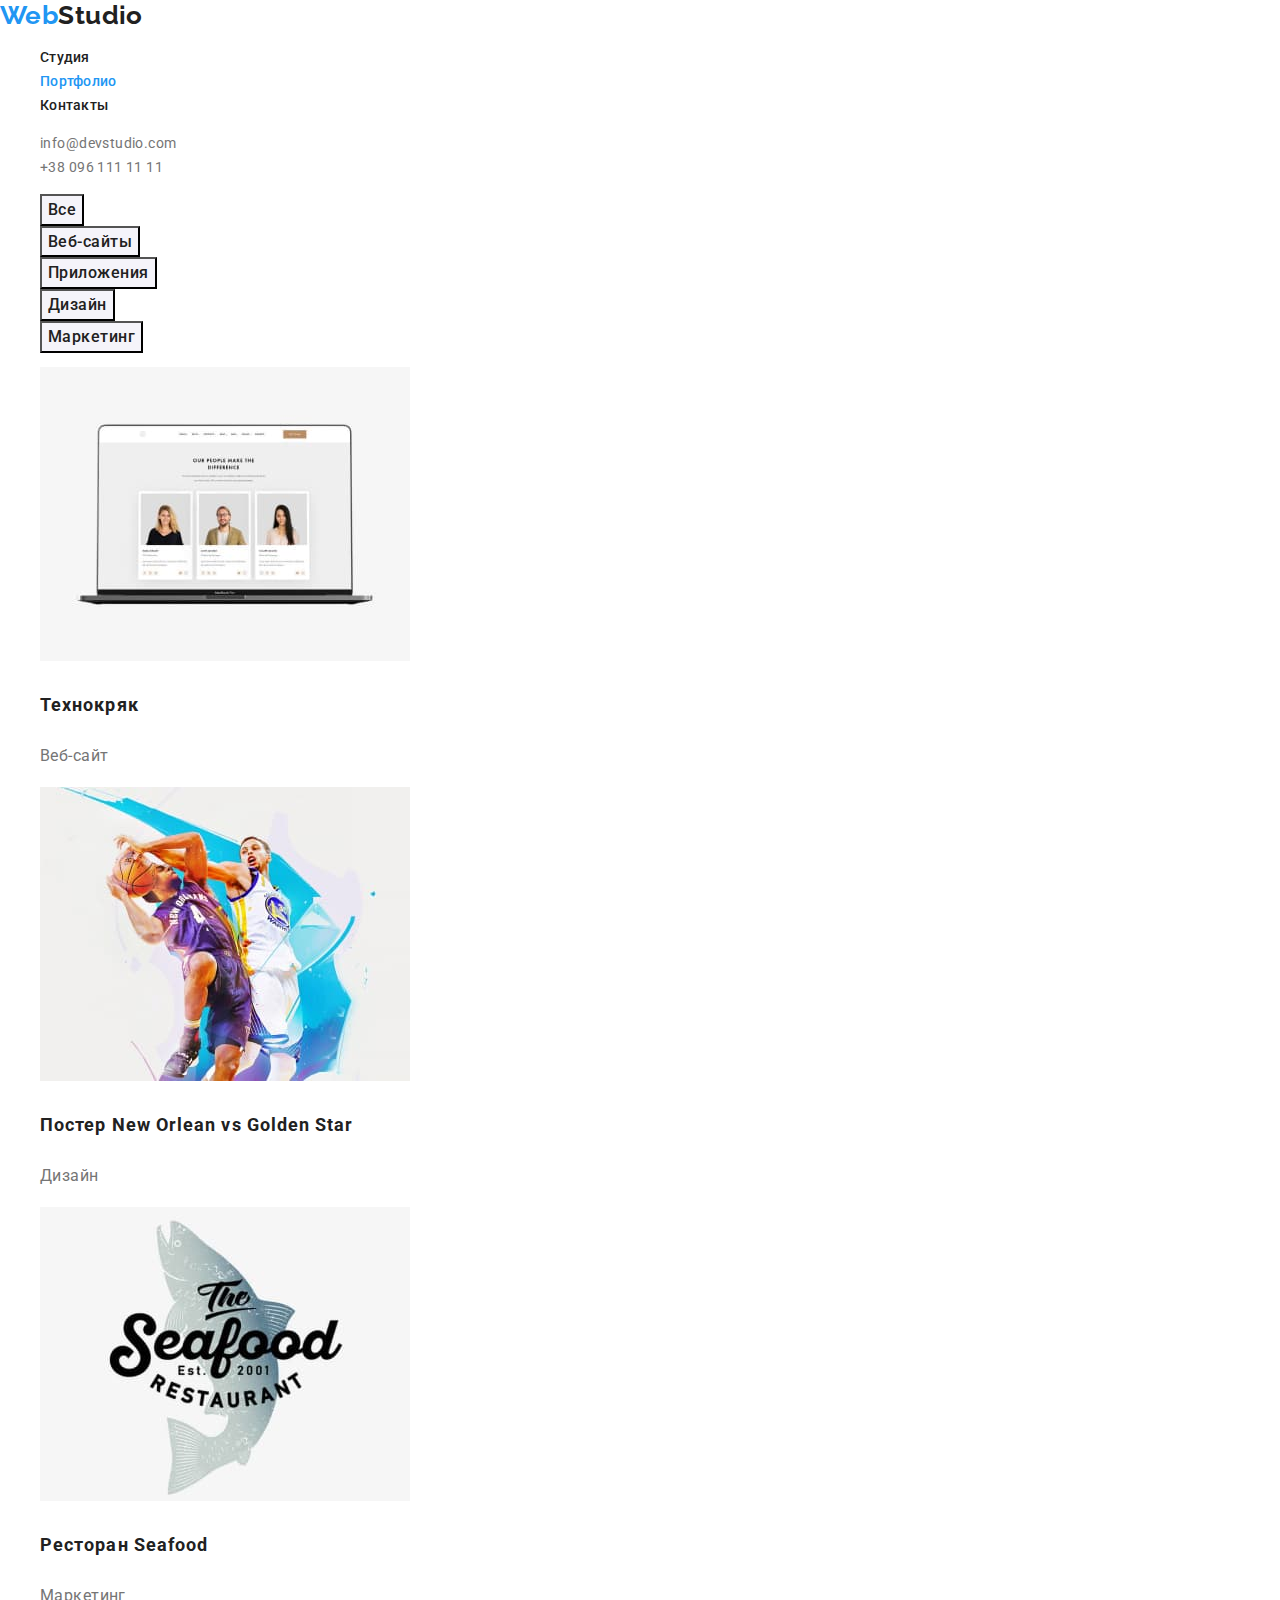
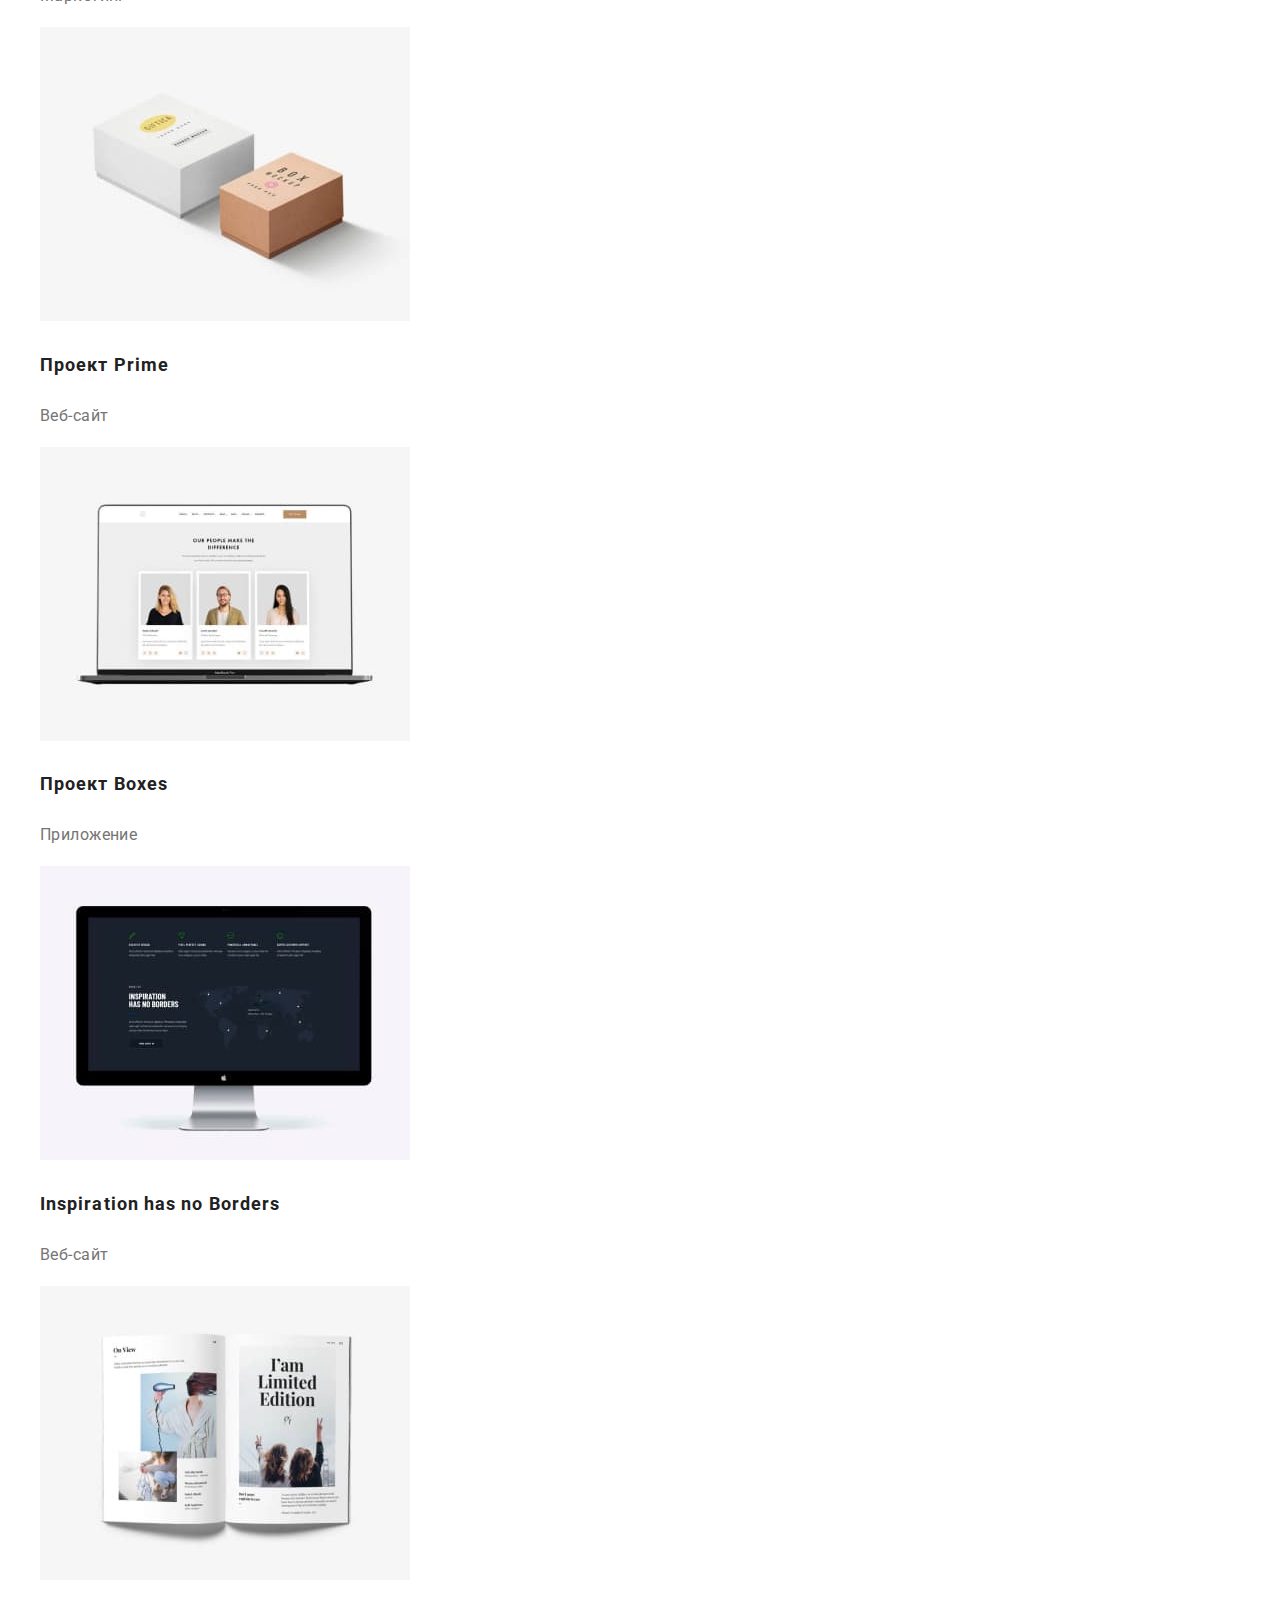
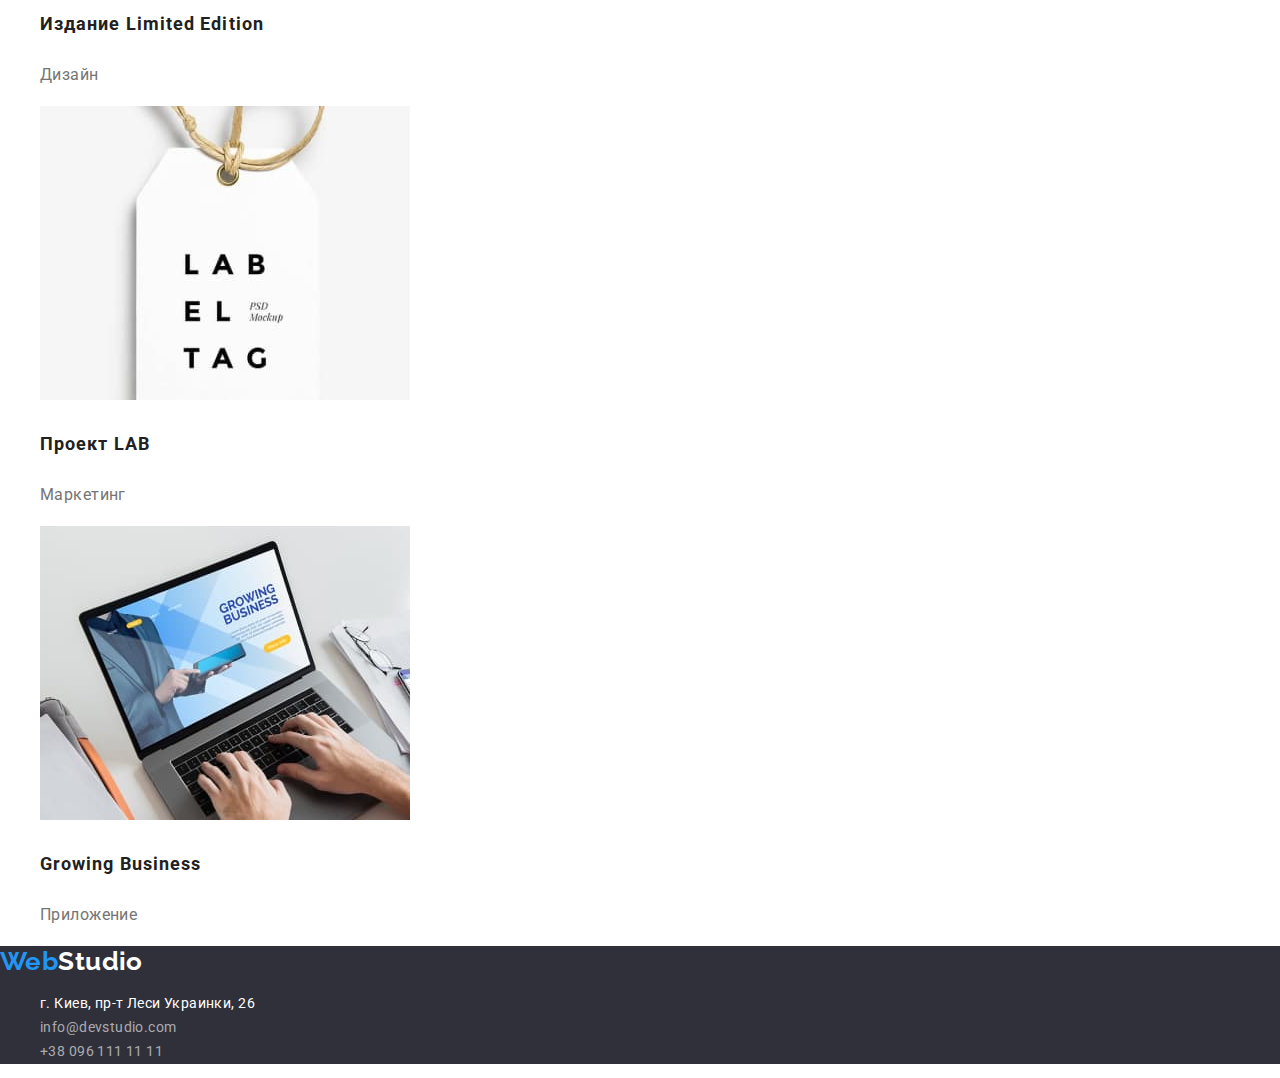
==== portfolio.html @ a7386466 "Добавляет репозиторий goit-markup-hw-02" ====
<!DOCTYPE html>
<html lang="ru">

<head>
    <meta charset="UTF-8">
    <meta http-equiv="X-UA-Compatible" content="IE=edge">
    <meta name="viewport" content="width=device-width, initial-scale=1.0">
    <title>Portfolio</title>
    <link rel="preconnect" href="https://fonts.gstatic.com">
    <link
        href="https://fonts.googleapis.com/css2?family=Raleway:wght@700&family=Roboto:wght@400;500;700;900&display=swap"
        rel="stylesheet">
    <link rel="stylesheet"
        href="https://cdnjs.cloudflare.com/ajax/libs/modern-normalize/1.0.0/modern-normalize.min.css">
    <link rel="stylesheet" href="./css/styles.css">
</head>

<body>
    <!-- Шапка сайта -->
    <header class="white-background">
        <nav>
            <a class="logo-header" href="/"><span class="colortext">Web</span>Studio</a>
            <ul class="site-nav list">
                <li><a class="link" href="./index.html">Студия</a></li>
                <li><a class="link current" href="">Портфолио</a></li>
                <li><a class="link" href="">Контакты</a></li>
            </ul>
        </nav>
        <ul class="list">
            <li><a class="link" href="mailto:info@devstudio.com">info@devstudio.com</a></li>
            <li><a class="link" href="tell:+380961111111">+38 096 111 11 11</a></li>
        </ul>
    </header>
    <main>
        <!-- Gallery progects -->
        <h1 class="hiden-title">Портфолио</h1>
        <section class="">
            <ul class="list">
                <li>
                    <button class="button-nav" type="button">Все</button>
                </li>
                <li>
                    <button class="button-nav" type="button">Веб-сайты</button>
                </li>
                <li>
                    <button class="button-nav" type="button">Приложения</button>
                </li>
                <li>
                    <button class="button-nav" type="button">Дизайн</button>
                </li>
                <li>
                    <button class="button-nav" type="button">Маркетинг</button>
                </li>
            </ul>
            <h2 class="hiden-title">Галлерея проектов</h2>
            <ul class="list">
                <li>
                    <img src="./images/gallery1.jpg" width="370" height="294" alt="Технокряк" />
                    <h3 class="gallery-title">Технокряк</h3>
                    <p class="gallery-text">Веб-сайт</p>
                </li>
                <li>
                    <img src="./images/gallery2.jpg" width="370" height="294" alt="Постер New Orlean vs Golden Star" />
                    <h3 class="gallery-title">Постер <span lang="en">New Orlean vs Golden Star</span></h3>
                    <p class="gallery-text">Дизайн</p>
                </li>
                <li>
                    <img src="./images/gallery3.jpg" width="370" height="294" alt="Ресторан Seafood" />
                    <h3 class="gallery-title">Ресторан <span lang="en">Seafood</span></h3>
                    <p class="gallery-text">Маркетинг</p>
                </li>
                <li>
                    <img src="./images/gallery5.jpg" width="370" height="294" alt="Проект Prime" />
                    <h3 class="gallery-title">Проект <span lang="en">Prime</span></h3>
                    <p class="gallery-text">Веб-сайт</p>
                </li>
                <li>
                    <img src="./images/gallery1.jpg" width="370" height="294" alt="Проект Boxes" />
                    <h3 class="gallery-title">Проект <span lang="en">Boxes</span></h3>
                    <p class="gallery-text">Приложение</p>
                </li>
                <li>
                    <img src="./images/gallery6.jpg" width="370" height="294" alt="Inspiration has no Borders" />
                    <h3 class="gallery-title" lang="en">Inspiration has no Borders</h3>
                    <p class="gallery-text">Веб-сайт</p>
                </li>
                <li>
                    <img src="./images/gallery7.jpg" width="370" height="294" alt="Издание Limited Edition" />
                    <h3 class="gallery-title">Издание <span lang="en">Limited Edition</span></h3>
                    <p class="gallery-text">Дизайн</p>
                </li>
                <li>
                    <img src="./images/gallery8.jpg" width="370" height="294" alt="Проект LAB" />
                    <h3 class="gallery-title">Проект <span lang="en">LAB</span></h3>
                    <p class="gallery-text">Маркетинг</p>
                </li>
                <li>
                    <img src="./images/gallery9.jpg" width="370" height="294" alt="Growing Business" />
                    <h3 class="gallery-title" lang="en">Growing Business</h3>
                    <p class="gallery-text">Приложение</p>
                </li>
            </ul>
        </section>

    </main>
    <!--Контакты-->
    <footer class="dark-background">
        <a class="logo-footer" href="/"><span class="colortext">Web</span>Studio</a>
        <address class="address">
            <ul class="list">
                <li>
                    <a class="address-link link" href="https://goo.gl/maps/Cei7VWRPJddVFzz26" target="_blank"
                        rel="noopener noreferrer">г. Киев, пр-т Леси Украинки, 26</a>
                </li>
                <li>
                    <a class="connect link" href="mailto:info@devstudio.com">info@devstudio.com</a>
                </li>
                <li>
                    <a class="connect link" href="tell:+380961111111">+38 096 111 11 11</a>
                </li>
            </ul>
        </address>
    </footer>

</body>

</html>
---- css/styles.css ----
:root {
  --main-text-color: #757575;
  --title-text-color: #212121;
  --accent-text-color: #2196f3;
  --white-text-color: #ffffff;

  --accent-bg-color: #e5e5e5;
  --dark-bg-color: #2f303a;
  --white-bg-color: #ffffff;
  --second-bg-color: #f5f4fa;

  --title-font: Roboto, sans-serif;
  --logo-font: Raleway, sans-serif;
}
body {
  font-family: var(--title-font);
  font-size: 14px;
  line-height: 1.71;
  letter-spacing: 0.03em;
  color: var(--main-text-color);
}
.link {
  text-decoration: none;
}
.address-link {
  color: var(--white-text-color);
}
header .link {
  color: var(--main-text-color);
}
.site-nav .link.current {
  color: var(--accent-text-color);
}
.link:hover,
.link:focus {
  color: var(--accent-text-color);
}
.list {
  list-style: none;
}
.address {
  font-style: inherit;
  color: var(--white-text-color);
}
.connect {
  color: rgba(255, 255, 255, 0.6);
}
.page-title {
  font-family: var(--title-font);
  font-weight: 900;
  font-size: 44px;
  line-height: 1.36;
  text-align: center;
  letter-spacing: 0.06em;
  text-transform: uppercase;
  color: var(--white-text-color);
  background-color: var(--dark-bg-color);
}
.hiden-title {
  position: absolute;
  width: 1px;
  height: 1px;
  border: 0;
  margin: -1px;
  padding: 0;
  clip: rect(0 0 0 0);
  overflow: hidden;
}
.section-title {
  font-family: var(--title-font);
  font-weight: 700;
  font-size: 36px;
  line-height: 1.17;
  text-align: center;
  color: var(--title-text-color);
}
.feature-title {
  font-family: var(--title-font);
  font-style: normal;
  font-weight: 700;
  line-height: 1.14;
  text-transform: uppercase;
  color: var(--title-text-color);
}
.paragraf-text {
  font-family: var(--title-font);
}
.team-name {
  font-family: var(--title-font);
  font-weight: 500;
  font-size: 16px;
  line-height: 1.19;
  color: var(--title-text-color);
}
.profession-text {
  font-family: var(-title-font);
  font-size: 16px;
  line-height: 1.18;
}
.gallery-title {
  font-family: var(--title-font);
  font-weight: 700;
  font-size: 18px;
  line-height: 2;
  letter-spacing: 0.06em;
  color: var(--title-text-color);
}
.gallery-text {
  font-family: var(--title-font);
  font-size: 16px;
  line-height: 1.87;
}
/* Button */
.button-order {
  color: var(--white-text-color);
  background-color: var(--accent-text-color);
  font-family: var(--title-font);
  font-weight: 700;
  font-size: 16px;
  line-height: 1.87;
  display: flex;
  align-items: center;
  text-align: center;
  letter-spacing: 0.06em;
  cursor: pointer;
}
.button-nav:hover,
.button-nav:focus {
  background-color: var(--accent-text-color);
}
.button-nav {
  font-family: var(--title-font);
  font-weight: 500;
  font-size: 16px;
  line-height: 1.62;
  cursor: pointer;
  text-align: center;
  letter-spacing: 0.03em;
  color: var(--title-text-color);
  background-color: var(--second-bg-color);
}
.hero {
  background-color: var(--dark-bg-color);
}
.dark-background {
  background-color: var(--dark-bg-color);
}
.white-background {
  background-color: var(--white-bg-color);
}
.second-bg-color {
  background-color: var(--second-bg-color);
}
/* Logo Website header*/
.logo-header {
  color: var(--title-text-color);
  font-family: var(--logo-font);
  font-weight: 700;
  font-size: 26px;
  line-height: 1.19;
  text-decoration: none;
}
/* Logo Website footer*/
.logo-footer {
  color: var(--white-text-color);
  font-family: var(--logo-font);
  font-weight: 700;
  font-size: 26px;
  line-height: 1.19;
  text-decoration: none;
}
.colortext {
  color: var(--accent-text-color);
}
/* Site nav */
.site-nav .link {
  color: var(--title-text-color);
  font-weight: 500;
  line-height: 1.14;
  letter-spacing: 0.02em;
  cursor: pointer;
}
.site-nav .link:hover,
.site-nav .link:focus {
  color: var(--accent-text-color);
}
.auth-nav .link {
  color: var(--title-text-color);
  font-weight: 500;
  line-height: 1.14;
  letter-spacing: 0.02em;
  cursor: pointer;
}
.auth-nav .link:hover,
.auth-nav .link:focus {
  color: var(--accent-text-color);
}
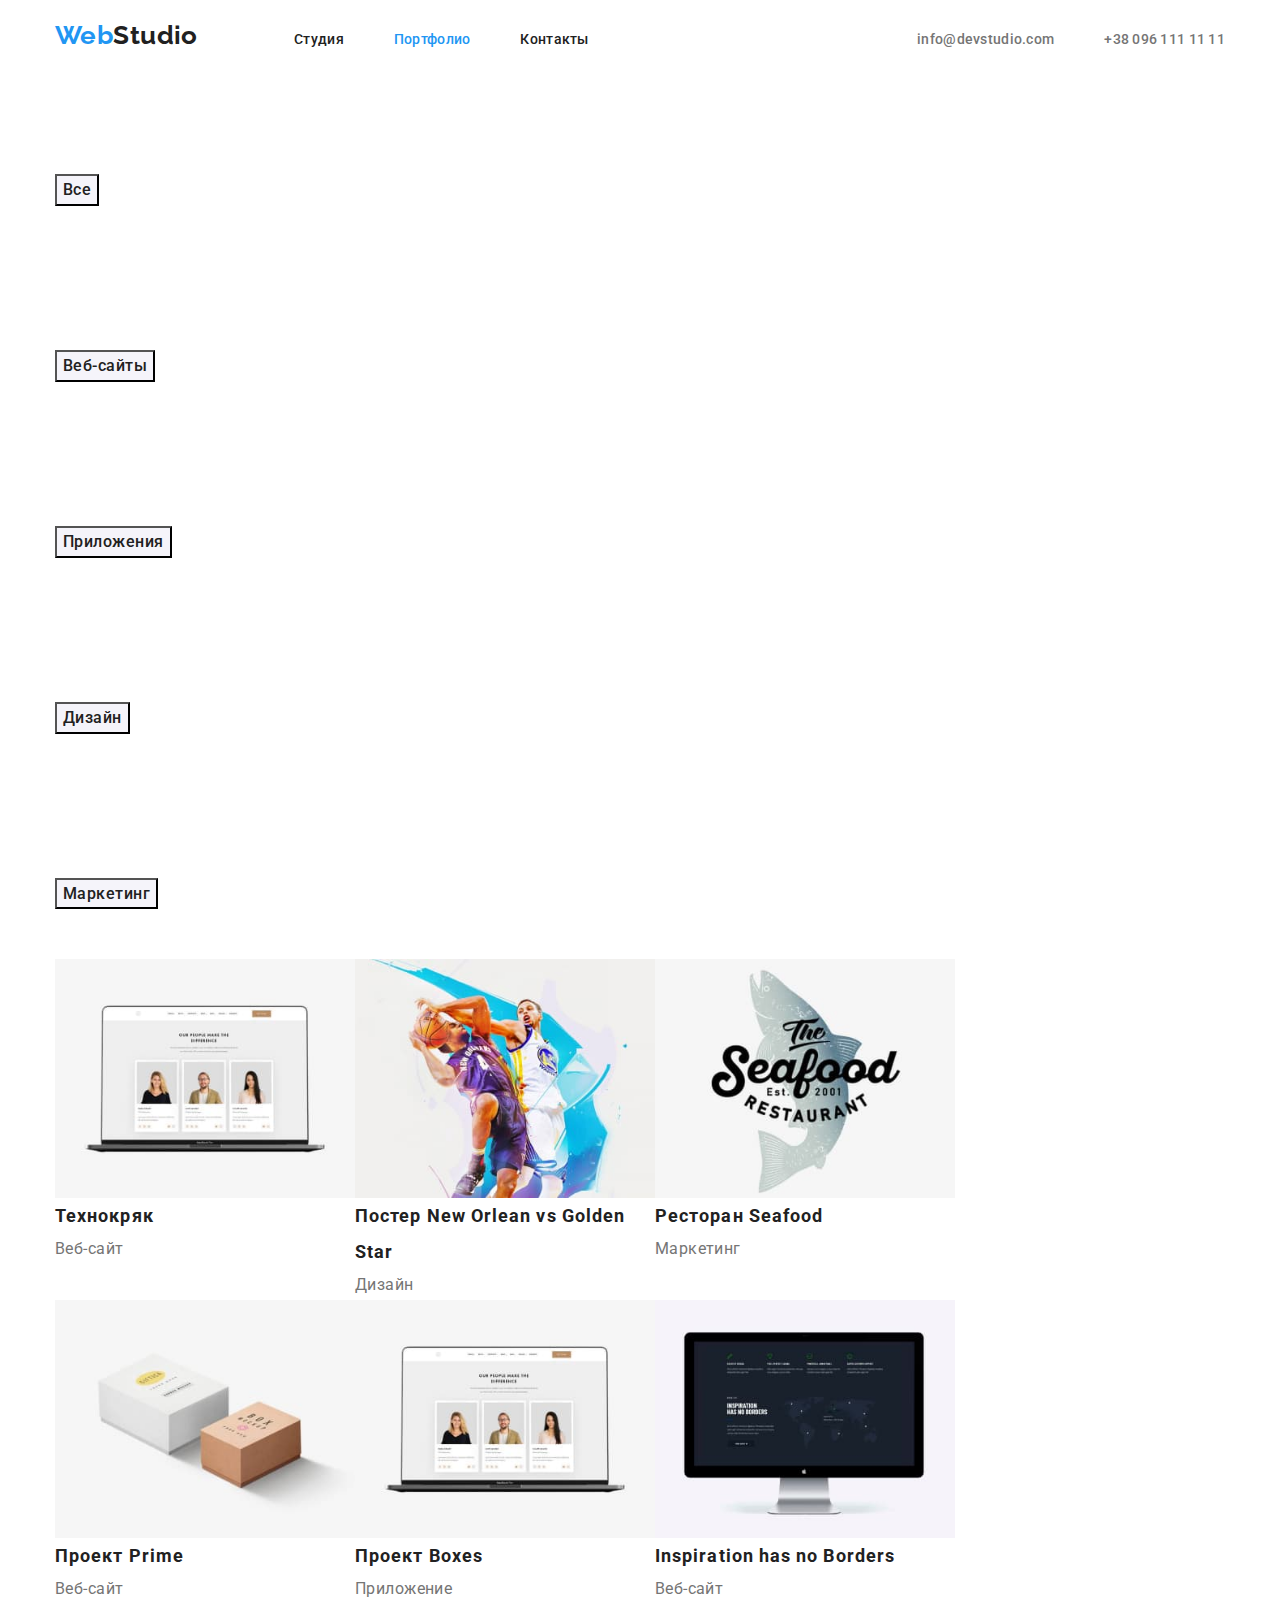
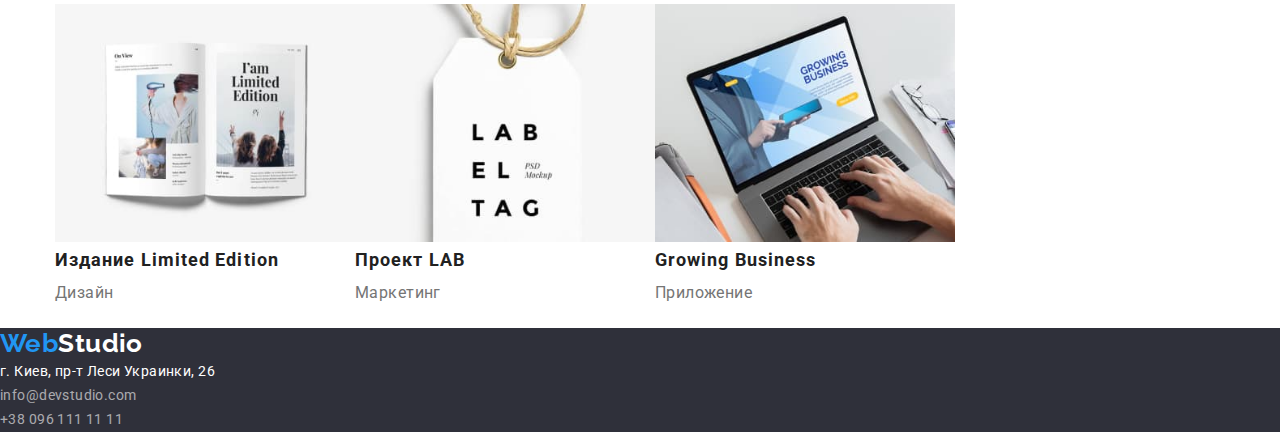
==== commit 31887eeb: "Добавляет стили шапке сайта" ====
--- a/portfolio.html
+++ b/portfolio.html
@@ -7,94 +7,105 @@
     <meta name="viewport" content="width=device-width, initial-scale=1.0">
     <title>Portfolio</title>
     <link rel="preconnect" href="https://fonts.gstatic.com">
-    <link
-        href="https://fonts.googleapis.com/css2?family=Raleway:wght@700&family=Roboto:wght@400;500;700;900&display=swap"
-        rel="stylesheet">
-    <link rel="stylesheet"
-        href="https://cdnjs.cloudflare.com/ajax/libs/modern-normalize/1.0.0/modern-normalize.min.css">
+    <link href="https://fonts.googleapis.com/css2?family=Raleway:wght@700&family=Roboto:wght@400;500;700;900&display=swap" rel="stylesheet">
+    <link rel="stylesheet" href="https://cdnjs.cloudflare.com/ajax/libs/modern-normalize/1.0.0/modern-normalize.min.css">
     <link rel="stylesheet" href="./css/styles.css">
 </head>
+<body>
 
-<body>
-    <!-- Шапка сайта -->
-    <header class="white-background">
-        <nav>
-            <a class="logo-header" href="/"><span class="colortext">Web</span>Studio</a>
-            <ul class="site-nav list">
-                <li><a class="link" href="./index.html">Студия</a></li>
-                <li><a class="link current" href="">Портфолио</a></li>
-                <li><a class="link" href="">Контакты</a></li>
-            </ul>
-        </nav>
-        <ul class="list">
-            <li><a class="link" href="mailto:info@devstudio.com">info@devstudio.com</a></li>
-            <li><a class="link" href="tell:+380961111111">+38 096 111 11 11</a></li>
-        </ul>
+    <!-- Navigation site -->
+    <header class="header white-background">
+        <div class="main-nav container">
+            <nav class="">
+                <a class="logo-header" href="/"><span class="colortext">Web</span>Studio</a>
+                <ul class="site-nav list">
+                    <li class="main-item"><a class="link" href="./index.html">Студия</a></li>
+                    <li class="main-item"><a class="link current" href="">Портфолио</a></li>
+                    <li class="main-item"><a class="link" href="">Контакты</a></li>
+                </ul>
+            </nav>
+                <ul class="auth-nav list">
+                    <li class="main-item"><a class="link" href="mailto:info@devstudio.com">info@devstudio.com</a></li>
+                    <li class="main-item"><a class="link" href="tell:+380961111111">+38 096 111 11 11</a></li>
+                </ul>
+        </div>
     </header>
+    
     <main>
         <!-- Gallery progects -->
         <h1 class="hiden-title">Портфолио</h1>
-        <section class="">
-            <ul class="list">
-                <li>
+        <section class="container">
+            <ul class="gallery-nav list">
+                <li class="item">
                     <button class="button-nav" type="button">Все</button>
                 </li>
-                <li>
+                <li class="item">
                     <button class="button-nav" type="button">Веб-сайты</button>
                 </li>
-                <li>
+                <li class="item">
                     <button class="button-nav" type="button">Приложения</button>
                 </li>
-                <li>
+                <li class="item">
                     <button class="button-nav" type="button">Дизайн</button>
                 </li>
-                <li>
+                <li class="item">
                     <button class="button-nav" type="button">Маркетинг</button>
                 </li>
             </ul>
-            <h2 class="hiden-title">Галлерея проектов</h2>
-            <ul class="list">
-                <li>
+                <h2 class="hiden-title">Галлерея проектов</h2>
+            <ul class="gallery-progect list">
+                
+                <li class="item">
                     <img src="./images/gallery1.jpg" width="370" height="294" alt="Технокряк" />
+                    <div class="content">
                     <h3 class="gallery-title">Технокряк</h3>
                     <p class="gallery-text">Веб-сайт</p>
+                    </div>
                 </li>
-                <li>
+                
+                <li class="item">
                     <img src="./images/gallery2.jpg" width="370" height="294" alt="Постер New Orlean vs Golden Star" />
                     <h3 class="gallery-title">Постер <span lang="en">New Orlean vs Golden Star</span></h3>
                     <p class="gallery-text">Дизайн</p>
                 </li>
-                <li>
+                
+                <li class="item">
                     <img src="./images/gallery3.jpg" width="370" height="294" alt="Ресторан Seafood" />
                     <h3 class="gallery-title">Ресторан <span lang="en">Seafood</span></h3>
                     <p class="gallery-text">Маркетинг</p>
                 </li>
-                <li>
+                
+                <li class="item">
                     <img src="./images/gallery5.jpg" width="370" height="294" alt="Проект Prime" />
                     <h3 class="gallery-title">Проект <span lang="en">Prime</span></h3>
                     <p class="gallery-text">Веб-сайт</p>
                 </li>
-                <li>
+                
+                <li class="item">
                     <img src="./images/gallery1.jpg" width="370" height="294" alt="Проект Boxes" />
                     <h3 class="gallery-title">Проект <span lang="en">Boxes</span></h3>
                     <p class="gallery-text">Приложение</p>
                 </li>
-                <li>
+                
+                <li class="item">
                     <img src="./images/gallery6.jpg" width="370" height="294" alt="Inspiration has no Borders" />
                     <h3 class="gallery-title" lang="en">Inspiration has no Borders</h3>
                     <p class="gallery-text">Веб-сайт</p>
                 </li>
-                <li>
+                
+                <li class="item">
                     <img src="./images/gallery7.jpg" width="370" height="294" alt="Издание Limited Edition" />
                     <h3 class="gallery-title">Издание <span lang="en">Limited Edition</span></h3>
                     <p class="gallery-text">Дизайн</p>
                 </li>
-                <li>
+                
+                <li class="item">
                     <img src="./images/gallery8.jpg" width="370" height="294" alt="Проект LAB" />
                     <h3 class="gallery-title">Проект <span lang="en">LAB</span></h3>
                     <p class="gallery-text">Маркетинг</p>
                 </li>
-                <li>
+                
+                <li class="item">
                     <img src="./images/gallery9.jpg" width="370" height="294" alt="Growing Business" />
                     <h3 class="gallery-title" lang="en">Growing Business</h3>
                     <p class="gallery-text">Приложение</p>
@@ -106,7 +117,7 @@
     <!--Контакты-->
     <footer class="dark-background">
         <a class="logo-footer" href="/"><span class="colortext">Web</span>Studio</a>
-        <address class="address">
+        <address class="address" >
             <ul class="list">
                 <li>
                     <a class="address-link link" href="https://goo.gl/maps/Cei7VWRPJddVFzz26" target="_blank"
@@ -120,8 +131,7 @@
                 </li>
             </ul>
         </address>
-    </footer>
+    </footer>  
 
 </body>
-
 </html>--- a/css/styles.css
+++ b/css/styles.css
@@ -12,6 +12,17 @@
   --title-font: Roboto, sans-serif;
   --logo-font: Raleway, sans-serif;
 }
+
+html {
+  box-sizing: border-box;
+}
+
+*,
+*::before,
+*::after {
+  box-sizing: inherit;
+}
+
 body {
   font-family: var(--title-font);
   font-size: 14px;
@@ -19,33 +30,133 @@
   letter-spacing: 0.03em;
   color: var(--main-text-color);
 }
+
+h1,
+h2,
+h3,
+h4,
+h5,
+h6,
+p {
+  margin: 0;
+  margin-left: auto;
+  margin-right: auto;
+}
+
+img {
+  display: block;
+  max-width: 100%;
+  height: auto;
+}
+
+.list {
+  /*display: flex;*/
+  padding-left: 0;
+  margin: 0;
+  list-style: none;
+}
+
 .link {
   text-decoration: none;
-}
-.address-link {
-  color: var(--white-text-color);
-}
-header .link {
+  color: inherit;
+}
+
+.container {
+  width: 1200px;
+  padding-right: 15px;
+  padding-left: 15px;
+  margin-left: auto;
+  margin-right: auto;
+}
+
+/*HIDDEN TITLES*/
+.visually-hidden {
+  position: absolute !important;
+  clip: rect(1px 1px 1px 1px);
+  clip: rect(1px, 1px, 1px, 1px);
+  padding: 0 !important;
+  border: 0 !important;
+  height: 1px !important;
+  width: 1px !important;
+  overflow: hidden;
+}
+
+/* SITE NAV */
+.header .container {
+  display: flex;
+  align-items: center;
+}
+
+.main-item:not(:last-child) {
+  margin-right: 50px;
+}
+
+.main-nav {
+  align-items: center;
+}
+
+.site-nav {
+  display: inline-flex;
+}
+
+.site-nav .link {
+  display: block;
+  padding-top: 32px;
+  padding-bottom: 32px;
+
+  color: var(--title-text-color);
+
+  font-weight: 500;
+  line-height: 1.14;
+  letter-spacing: 0.02em;
+  cursor: pointer;
+}
+
+.site-nav .link:hover,
+.site-nav .link:focus {
+  color: var(--accent-text-color);
+}
+
+.site-nav .link.current {
+  color: var(--accent-text-color);
+}
+
+/* AUTH NAV */
+.auth-nav {
+  display: flex;
+  margin-left: auto;
+}
+
+.auth-nav .item + .item {
+  margin-left: 48px;
+}
+
+.auth-nav .link {
   color: var(--main-text-color);
-}
-.site-nav .link.current {
-  color: var(--accent-text-color);
-}
-.link:hover,
-.link:focus {
-  color: var(--accent-text-color);
-}
-.list {
-  list-style: none;
-}
+  font-weight: 500;
+  line-height: 1.14;
+  letter-spacing: 0.02em;
+  cursor: pointer;
+}
+
+.auth-nav .link:hover,
+.auth-nav .link:focus {
+  color: var(--accent-text-color);
+}
+
 .address {
   font-style: inherit;
   color: var(--white-text-color);
 }
+.address-link {
+  color: var(--white-text-color);
+}
 .connect {
   color: rgba(255, 255, 255, 0.6);
 }
+
 .page-title {
+  display: block;
   font-family: var(--title-font);
   font-weight: 900;
   font-size: 44px;
@@ -55,6 +166,7 @@
   text-transform: uppercase;
   color: var(--white-text-color);
   background-color: var(--dark-bg-color);
+  margin-bottom: 30px;
 }
 .hiden-title {
   position: absolute;
@@ -74,7 +186,17 @@
   text-align: center;
   color: var(--title-text-color);
 }
+
+/* FEATURE */
+
+.feature-list .item {
+  width: 270px;
+  padding-top: 94px;
+  padding-bottom: 94px;
+}
+
 .feature-title {
+  padding-bottom: 10px;
   font-family: var(--title-font);
   font-style: normal;
   font-weight: 700;
@@ -82,9 +204,18 @@
   text-transform: uppercase;
   color: var(--title-text-color);
 }
+
 .paragraf-text {
   font-family: var(--title-font);
 }
+/* WE DO */
+
+.we-do .item {
+  width: 370px;
+  padding-top: 94px;
+  padding-bottom: 94px;
+}
+
 .team-name {
   font-family: var(--title-font);
   font-weight: 500;
@@ -96,6 +227,28 @@
   font-family: var(-title-font);
   font-size: 16px;
   line-height: 1.18;
+}
+
+/* GALLERY */
+
+.gallery-nav .item {
+  width: auto;
+  padding-top: 94px;
+  padding-bottom: 50px;
+}
+
+.gallery-progect {
+  display: flex;
+  flex-wrap: wrap;
+  margin-right: 20px;
+  margin-bottom: 20px;
+}
+
+.gallery-progect .item {
+  flex-basis: calc((100% - 3 * 90px) / 3);
+}
+.gallery-progect:nth-child(3n) {
+  margin-right: 0;
 }
 .gallery-title {
   font-family: var(--title-font);
@@ -110,20 +263,29 @@
   font-size: 16px;
   line-height: 1.87;
 }
+
 /* Button */
+
 .button-order {
+  display: inline-block;
+  border: 1px solid transparent;
+  border-radius: 4px;
+  filter: drop-shadow(0px 4px 4px rgba(0, 0, 0, 0.25));
+  padding: 10px, 32px;
+
   color: var(--white-text-color);
   background-color: var(--accent-text-color);
+
   font-family: var(--title-font);
   font-weight: 700;
   font-size: 16px;
   line-height: 1.87;
-  display: flex;
-  align-items: center;
-  text-align: center;
   letter-spacing: 0.06em;
+
+  text-align: center;
   cursor: pointer;
 }
+
 .button-nav:hover,
 .button-nav:focus {
   background-color: var(--accent-text-color);
@@ -138,13 +300,18 @@
   letter-spacing: 0.03em;
   color: var(--title-text-color);
   background-color: var(--second-bg-color);
+  padding: 6px, 22px;
 }
 .hero {
+  text-align: center;
   background-color: var(--dark-bg-color);
+  padding-top: 200px;
+  padding-bottom: 280px;
 }
 .dark-background {
   background-color: var(--dark-bg-color);
 }
+
 .white-background {
   background-color: var(--white-bg-color);
 }
@@ -159,6 +326,8 @@
   font-size: 26px;
   line-height: 1.19;
   text-decoration: none;
+  margin-right: 93px;
+  display: inline-block;
 }
 /* Logo Website footer*/
 .logo-footer {
@@ -172,26 +341,8 @@
 .colortext {
   color: var(--accent-text-color);
 }
-/* Site nav */
-.site-nav .link {
-  color: var(--title-text-color);
-  font-weight: 500;
-  line-height: 1.14;
-  letter-spacing: 0.02em;
-  cursor: pointer;
-}
-.site-nav .link:hover,
-.site-nav .link:focus {
-  color: var(--accent-text-color);
-}
-.auth-nav .link {
-  color: var(--title-text-color);
-  font-weight: 500;
-  line-height: 1.14;
-  letter-spacing: 0.02em;
-  cursor: pointer;
-}
-.auth-nav .link:hover,
-.auth-nav .link:focus {
-  color: var(--accent-text-color);
-}
+
+.link:hover,
+.link:focus {
+  color: var(--accent-text-color);
+}
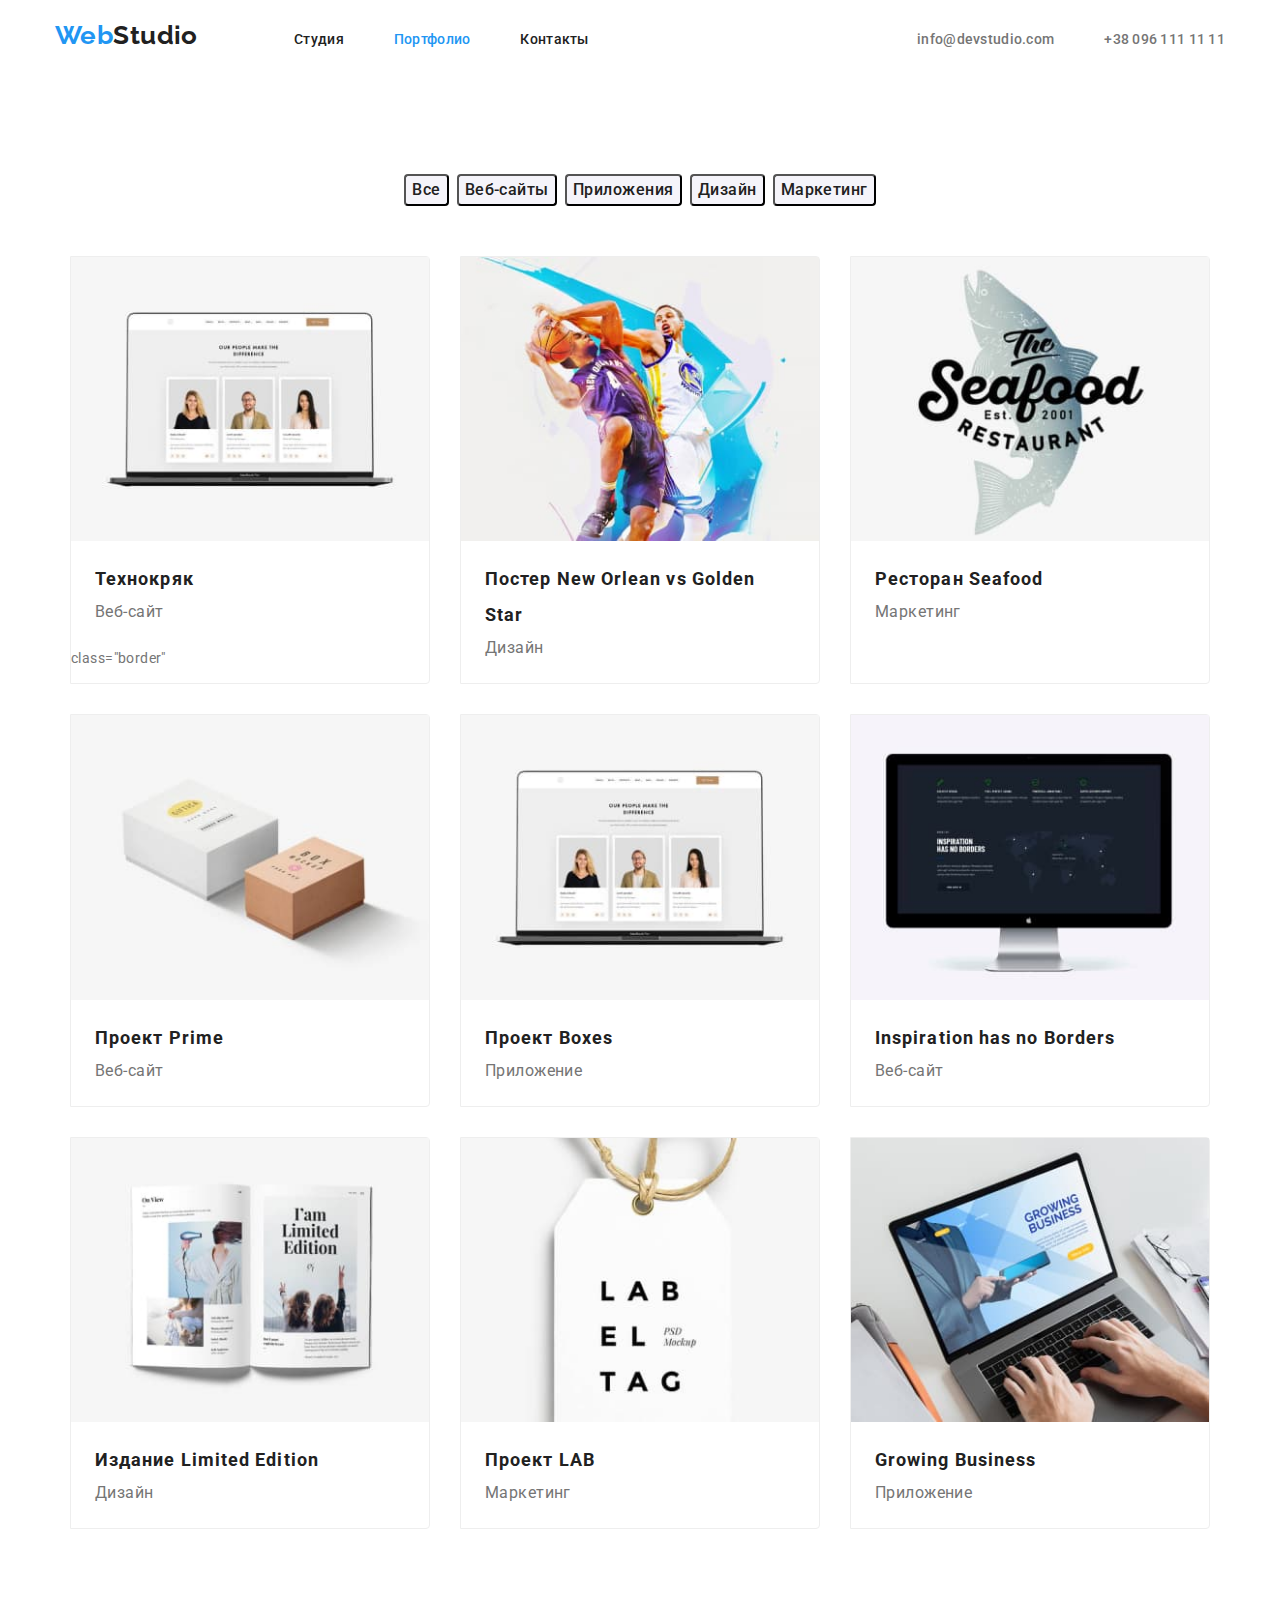
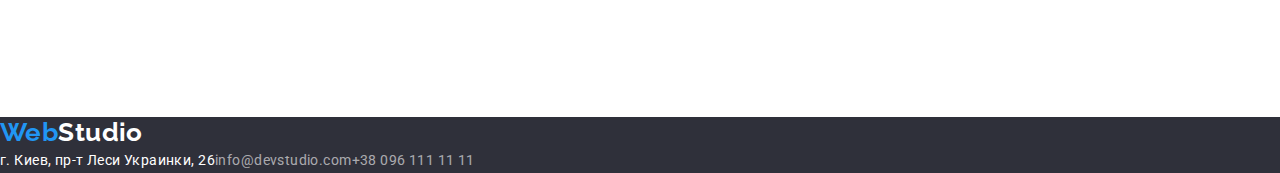
==== commit 58cd4586: "Добавляет стили и позиционирование" ====
--- a/portfolio.html
+++ b/portfolio.html
@@ -14,9 +14,9 @@
 <body>
 
     <!-- Navigation site -->
-    <header class="header white-background">
-        <div class="main-nav container">
-            <nav class="">
+    <header class="header">
+        <div class="container">
+            <nav class="main-nav">
                 <a class="logo-header" href="/"><span class="colortext">Web</span>Studio</a>
                 <ul class="site-nav list">
                     <li class="main-item"><a class="link" href="./index.html">Студия</a></li>
@@ -34,86 +34,128 @@
     <main>
         <!-- Gallery progects -->
         <h1 class="hiden-title">Портфолио</h1>
-        <section class="container">
-            <ul class="gallery-nav list">
-                <li class="item">
-                    <button class="button-nav" type="button">Все</button>
-                </li>
-                <li class="item">
-                    <button class="button-nav" type="button">Веб-сайты</button>
-                </li>
-                <li class="item">
-                    <button class="button-nav" type="button">Приложения</button>
-                </li>
-                <li class="item">
-                    <button class="button-nav" type="button">Дизайн</button>
-                </li>
-                <li class="item">
-                    <button class="button-nav" type="button">Маркетинг</button>
-                </li>
-            </ul>
+        <section class="gallery">
+            <div class="container">
+                <ul class="gallery-nav list">
+                    <li class="item">
+                        <button class="button-nav" type="button">Все</button>
+                    </li>
+
+                    <li class="item">
+                        <button class="button-nav" type="button">Веб-сайты</button>
+                    </li>
+
+                    <li class="item">
+                        <button class="button-nav" type="button">Приложения</button>
+                    </li>
+
+                    <li class="item">
+                        <button class="button-nav" type="button">Дизайн</button>
+                    </li>
+
+                    <li class="item">
+                        <button class="button-nav" type="button">Маркетинг</button>
+                    </li>
+                </ul>
+            </div>
+
                 <h2 class="hiden-title">Галлерея проектов</h2>
-            <ul class="gallery-progect list">
+            <div class="container">
+                <ul class="gallery-progect list">               
+                    <li class="item">
+                        <div class="border">
+                            <img src="./images/gallery1.jpg" width="370" height="294" alt="Технокряк" />                       
+                            <div class="gallery-about">
+                            <h3 class="gallery-title">Технокряк</h3>
+                            <p class="gallery-text">Веб-сайт</p>
+                            </div>
+                         class="border"</div>
+                    </li>
                 
-                <li class="item">
-                    <img src="./images/gallery1.jpg" width="370" height="294" alt="Технокряк" />
-                    <div class="content">
-                    <h3 class="gallery-title">Технокряк</h3>
-                    <p class="gallery-text">Веб-сайт</p>
-                    </div>
-                </li>
+                    <li class="item">
+                        <div class="border">
+                            <img src="./images/gallery2.jpg" width="370" height="294" alt="Постер New Orlean vs Golden Star" />
+                            <div class="gallery-about">
+                            <h3 class="gallery-title">Постер <span lang="en">New Orlean vs Golden Star</span></h3>
+                            <p class="gallery-text">Дизайн</p>
+                            </div>
+                        </div>
+                    </li>
                 
-                <li class="item">
-                    <img src="./images/gallery2.jpg" width="370" height="294" alt="Постер New Orlean vs Golden Star" />
-                    <h3 class="gallery-title">Постер <span lang="en">New Orlean vs Golden Star</span></h3>
-                    <p class="gallery-text">Дизайн</p>
-                </li>
+                    <li class="item">
+                        <div class="border">
+                            <img src="./images/gallery3.jpg" width="370" height="294" alt="Ресторан Seafood" />
+                            <div class="gallery-about">
+                            <h3 class="gallery-title">Ресторан <span lang="en">Seafood</span></h3>
+                            <p class="gallery-text">Маркетинг</p>
+                            </div>
+                        </div>
+                    </li>
                 
-                <li class="item">
-                    <img src="./images/gallery3.jpg" width="370" height="294" alt="Ресторан Seafood" />
-                    <h3 class="gallery-title">Ресторан <span lang="en">Seafood</span></h3>
-                    <p class="gallery-text">Маркетинг</p>
-                </li>
+                    <li class="item">
+                        <div class="border">
+                            <img src="./images/gallery5.jpg" width="370" height="294" alt="Проект Prime" />       
+                            <div class="gallery-about">
+                            <h3 class="gallery-title">Проект <span lang="en">Prime</span></h3>
+                            <p class="gallery-text">Веб-сайт</p>
+                            </div>
+                        </div>
+                    </li>
                 
-                <li class="item">
-                    <img src="./images/gallery5.jpg" width="370" height="294" alt="Проект Prime" />
-                    <h3 class="gallery-title">Проект <span lang="en">Prime</span></h3>
-                    <p class="gallery-text">Веб-сайт</p>
-                </li>
+                    <li class="item">
+                        <div class="border">
+                            <img src="./images/gallery1.jpg" width="370" height="294" alt="Проект Boxes" />             
+                            <div class="gallery-about">
+                            <h3 class="gallery-title">Проект <span lang="en">Boxes</span></h3>
+                            <p class="gallery-text">Приложение</p>
+                            </div>
+                        </div>
+                    </li>
                 
-                <li class="item">
-                    <img src="./images/gallery1.jpg" width="370" height="294" alt="Проект Boxes" />
-                    <h3 class="gallery-title">Проект <span lang="en">Boxes</span></h3>
-                    <p class="gallery-text">Приложение</p>
-                </li>
+                    <li class="item">
+                        <div class="border">
+                            <img src="./images/gallery6.jpg" width="370" height="294" alt="Inspiration has no Borders" />     
+                            <div class="gallery-about">
+                            <h3 class="gallery-title" lang="en">Inspiration has no Borders</h3>
+                            <p class="gallery-text">Веб-сайт</p>
+                            </div>
+                        </div>
+                    </li>
                 
-                <li class="item">
-                    <img src="./images/gallery6.jpg" width="370" height="294" alt="Inspiration has no Borders" />
-                    <h3 class="gallery-title" lang="en">Inspiration has no Borders</h3>
-                    <p class="gallery-text">Веб-сайт</p>
-                </li>
+                    <li class="item">
+                        <div class="border">
+                            <img src="./images/gallery7.jpg" width="370" height="294" alt="Издание Limited Edition" />  
+                            <div class="gallery-about">
+                            <h3 class="gallery-title">Издание <span lang="en">Limited Edition</span></h3>
+                            <p class="gallery-text">Дизайн</p>
+                            </div>
+                        </div>
+                    </li>
                 
-                <li class="item">
-                    <img src="./images/gallery7.jpg" width="370" height="294" alt="Издание Limited Edition" />
-                    <h3 class="gallery-title">Издание <span lang="en">Limited Edition</span></h3>
-                    <p class="gallery-text">Дизайн</p>
-                </li>
+                    <li class="item">
+                        <div class="border">
+                            <img src="./images/gallery8.jpg" width="370" height="294" alt="Проект LAB" /> 
+                            <div class="gallery-about">
+                            <h3 class="gallery-title">Проект <span lang="en">LAB</span></h3>
+                            <p class="gallery-text">Маркетинг</p>
+                            </div>
+                        </div>
+                    </li>
                 
-                <li class="item">
-                    <img src="./images/gallery8.jpg" width="370" height="294" alt="Проект LAB" />
-                    <h3 class="gallery-title">Проект <span lang="en">LAB</span></h3>
-                    <p class="gallery-text">Маркетинг</p>
-                </li>
-                
-                <li class="item">
-                    <img src="./images/gallery9.jpg" width="370" height="294" alt="Growing Business" />
-                    <h3 class="gallery-title" lang="en">Growing Business</h3>
-                    <p class="gallery-text">Приложение</p>
-                </li>
-            </ul>
+                    <li class="item">
+                        <div class="border">
+                            <img src="./images/gallery9.jpg" width="370" height="294" alt="Growing Business" />
+                            <div class="gallery-about">
+                            <h3 class="gallery-title" lang="en">Growing Business</h3>
+                            <p class="gallery-text">Приложение</p>
+                            </div>
+                        </div>
+                    </li>
+                </ul>
+            </div>
         </section>
+    </main>
 
-    </main>
     <!--Контакты-->
     <footer class="dark-background">
         <a class="logo-footer" href="/"><span class="colortext">Web</span>Studio</a>
--- a/css/styles.css
+++ b/css/styles.css
@@ -39,8 +39,6 @@
 h6,
 p {
   margin: 0;
-  margin-left: auto;
-  margin-right: auto;
 }
 
 img {
@@ -50,7 +48,7 @@
 }
 
 .list {
-  /*display: flex;*/
+  display: flex;
   padding-left: 0;
   margin: 0;
   list-style: none;
@@ -59,6 +57,11 @@
 .link {
   text-decoration: none;
   color: inherit;
+}
+
+.item {
+  display: flex;
+  flex-wrap: wrap;
 }
 
 .container {
@@ -85,6 +88,7 @@
 .header .container {
   display: flex;
   align-items: center;
+  background-color: var(--white-bg-color);
 }
 
 .main-item:not(:last-child) {
@@ -125,10 +129,6 @@
 .auth-nav {
   display: flex;
   margin-left: auto;
-}
-
-.auth-nav .item + .item {
-  margin-left: 48px;
 }
 
 .auth-nav .link {
@@ -153,6 +153,47 @@
 }
 .connect {
   color: rgba(255, 255, 255, 0.6);
+}
+
+.hiden-title {
+  position: absolute;
+  width: 1px;
+  height: 1px;
+  border: 0;
+  margin: -1px;
+  padding: 0;
+  clip: rect(0 0 0 0);
+  overflow: hidden;
+}
+.section-title {
+  font-family: var(--title-font);
+  font-weight: 700;
+  font-size: 36px;
+  line-height: 1.17;
+  text-align: center;
+  color: var(--title-text-color);
+  margin-bottom: 50px;
+}
+
+.item .border {
+  border: 1px solid #eeeeee;
+  border-bottom-right-radius: 4px;
+  border-top-right-radius: 4px;
+  box-shadow: 0px 4px 4px 0px #000000 25%;
+  box-shadow: 0px 2px 1px 0px #000000 20%;
+  box-shadow: 0px 1px 1px 0px #000000 14%;
+  box-shadow: 0px 1px 3px 0px #000000 12%;
+}
+
+/* HERO */
+.hero {
+  text-align: center;
+  background-color: var(--dark-bg-color);
+  padding-top: 200px;
+  padding-bottom: 200px;
+}
+.dark-background {
+  background-color: var(--dark-bg-color);
 }
 
 .page-title {
@@ -167,111 +208,18 @@
   color: var(--white-text-color);
   background-color: var(--dark-bg-color);
   margin-bottom: 30px;
-}
-.hiden-title {
-  position: absolute;
-  width: 1px;
-  height: 1px;
-  border: 0;
-  margin: -1px;
-  padding: 0;
-  clip: rect(0 0 0 0);
-  overflow: hidden;
-}
-.section-title {
-  font-family: var(--title-font);
-  font-weight: 700;
-  font-size: 36px;
-  line-height: 1.17;
-  text-align: center;
-  color: var(--title-text-color);
-}
-
-/* FEATURE */
-
-.feature-list .item {
-  width: 270px;
-  padding-top: 94px;
-  padding-bottom: 94px;
-}
-
-.feature-title {
-  padding-bottom: 10px;
-  font-family: var(--title-font);
-  font-style: normal;
-  font-weight: 700;
-  line-height: 1.14;
-  text-transform: uppercase;
-  color: var(--title-text-color);
-}
-
-.paragraf-text {
-  font-family: var(--title-font);
-}
-/* WE DO */
-
-.we-do .item {
-  width: 370px;
-  padding-top: 94px;
-  padding-bottom: 94px;
-}
-
-.team-name {
-  font-family: var(--title-font);
-  font-weight: 500;
-  font-size: 16px;
-  line-height: 1.19;
-  color: var(--title-text-color);
-}
-.profession-text {
-  font-family: var(-title-font);
-  font-size: 16px;
-  line-height: 1.18;
-}
-
-/* GALLERY */
-
-.gallery-nav .item {
-  width: auto;
-  padding-top: 94px;
-  padding-bottom: 50px;
-}
-
-.gallery-progect {
-  display: flex;
-  flex-wrap: wrap;
-  margin-right: 20px;
-  margin-bottom: 20px;
-}
-
-.gallery-progect .item {
-  flex-basis: calc((100% - 3 * 90px) / 3);
-}
-.gallery-progect:nth-child(3n) {
-  margin-right: 0;
-}
-.gallery-title {
-  font-family: var(--title-font);
-  font-weight: 700;
-  font-size: 18px;
-  line-height: 2;
-  letter-spacing: 0.06em;
-  color: var(--title-text-color);
-}
-.gallery-text {
-  font-family: var(--title-font);
-  font-size: 16px;
-  line-height: 1.87;
-}
-
-/* Button */
+  width: 696px;
+  height: 120px;
+  margin-left: auto;
+  margin-right: auto;
+}
 
 .button-order {
   display: inline-block;
   border: 1px solid transparent;
   border-radius: 4px;
   filter: drop-shadow(0px 4px 4px rgba(0, 0, 0, 0.25));
-  padding: 10px, 32px;
+  padding: 10px 32px;
 
   color: var(--white-text-color);
   background-color: var(--accent-text-color);
@@ -290,6 +238,146 @@
 .button-nav:focus {
   background-color: var(--accent-text-color);
 }
+/* FEATURE */
+
+.feature-list .item {
+  width: 270px;
+}
+
+.feature {
+  padding-top: 94px;
+  padding-bottom: 94px;
+}
+
+.feature-title {
+  margin-bottom: 10px;
+  font-family: var(--title-font);
+  font-style: normal;
+  font-weight: 700;
+  line-height: 1.14;
+  text-transform: uppercase;
+  color: var(--title-text-color);
+}
+
+.feature-list .item:not(:last-child) {
+  margin-right: 30px;
+}
+
+.paragraf-text {
+  font-family: var(--title-font);
+}
+/* WE DO */
+
+.we-do .item {
+  width: 370px;
+}
+
+.we-do .item:not(:last-child) {
+  margin-right: 30px;
+}
+
+.we-do {
+  padding-bottom: 94px;
+}
+
+/* TEAM */
+.team {
+  padding-top: 94px;
+  padding-bottom: 94px;
+  background-color: var(--second-bg-color);
+}
+
+.team .item {
+  background-color: var(--white-bg-color);
+  border-radius: 4px;
+  width: 270px;
+}
+
+.team__box {
+  padding: 30px 32px;
+}
+
+.team .item:not(:last-child) {
+  margin-right: 30px;
+}
+
+.team-name {
+  font-family: var(--title-font);
+  font-weight: 500;
+  font-size: 16px;
+  line-height: 1.19;
+  color: var(--title-text-color);
+  margin-bottom: 10px;
+}
+
+.profession-text {
+  font-family: var(--title-font);
+  font-size: 16px;
+  line-height: 1.18;
+}
+
+/* GALLERY */
+.gallery {
+  padding-top: 94px;
+  padding-bottom: 94px;
+}
+
+.gallery-nav {
+  margin-bottom: 50px;
+  justify-content: center;
+}
+
+.gallery-nav .item {
+  display: flex;
+  width: auto;
+}
+
+.gallery-nav .item:not(:last-child) {
+  margin-right: 8px;
+}
+
+.gallery-progect {
+  display: flex;
+  flex-wrap: wrap;
+  justify-content: center;
+
+  margin-bottom: 94px;
+}
+
+.gallery-progect .item {
+  flex-basis: calc((100% - 3 * 30px) / 3);
+}
+.gallery-progect .item:nth-last-child(-n + 3) {
+  margin-bottom: 0;
+}
+
+.gallery-progect .item:nth-child(3n) {
+  margin-right: 0;
+}
+
+.gallery-progect .item {
+  margin-right: 30px;
+  margin-bottom: 30px;
+}
+
+.gallery-about {
+  padding: 20px 24px;
+}
+
+.gallery-title {
+  font-family: var(--title-font);
+  font-weight: 700;
+  font-size: 18px;
+  line-height: 2;
+  letter-spacing: 0.06em;
+  color: var(--title-text-color);
+}
+.gallery-text {
+  font-family: var(--title-font);
+  font-size: 16px;
+  line-height: 1.87;
+}
+
 .button-nav {
   font-family: var(--title-font);
   font-weight: 500;
@@ -301,23 +389,9 @@
   color: var(--title-text-color);
   background-color: var(--second-bg-color);
   padding: 6px, 22px;
-}
-.hero {
-  text-align: center;
-  background-color: var(--dark-bg-color);
-  padding-top: 200px;
-  padding-bottom: 280px;
-}
-.dark-background {
-  background-color: var(--dark-bg-color);
-}
-
-.white-background {
-  background-color: var(--white-bg-color);
-}
-.second-bg-color {
-  background-color: var(--second-bg-color);
-}
+  border-radius: 4px;
+}
+
 /* Logo Website header*/
 .logo-header {
   color: var(--title-text-color);
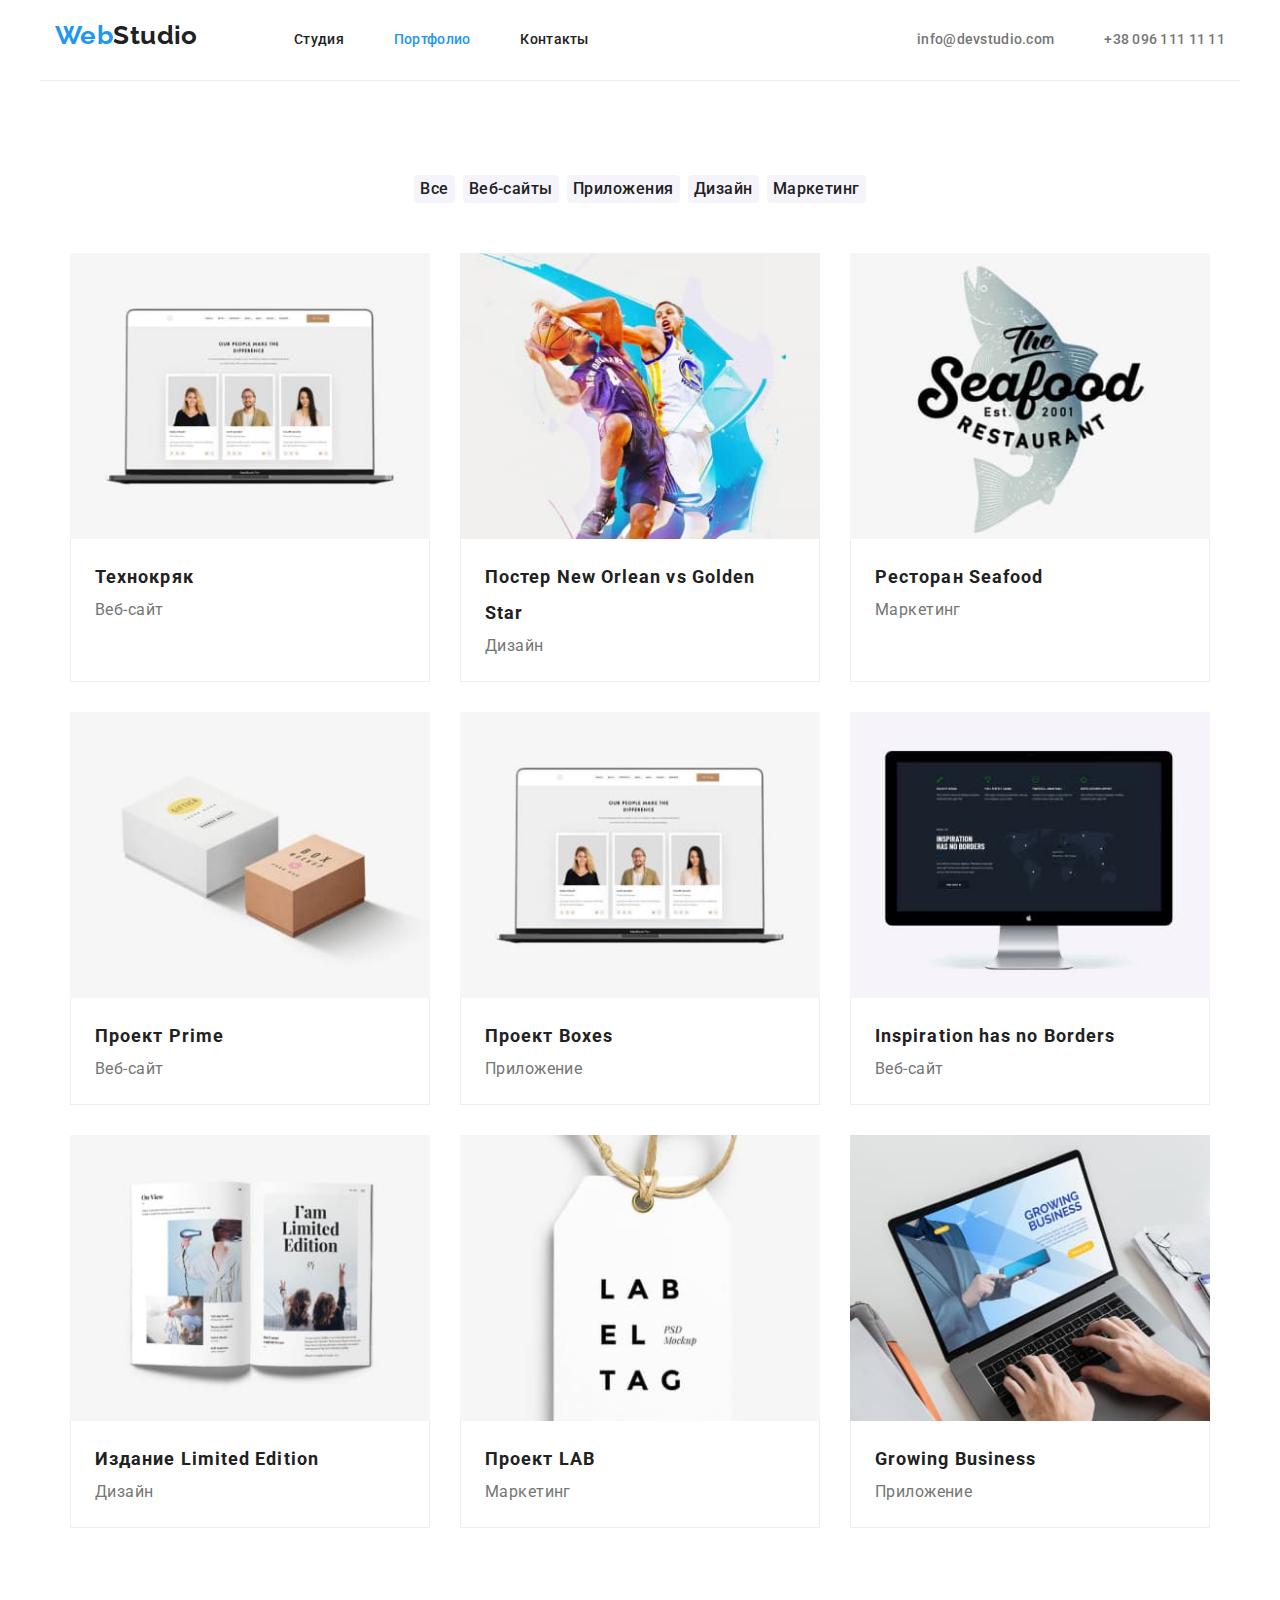
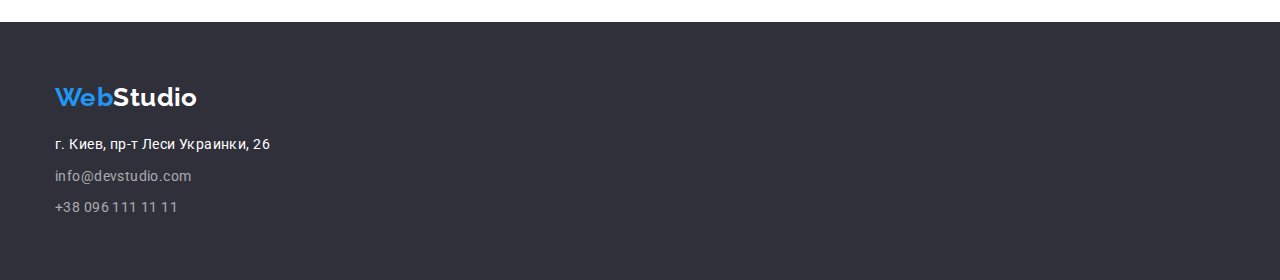
==== commit 7243efa0: "Итоговый результат" ====
--- a/portfolio.html
+++ b/portfolio.html
@@ -32,10 +32,10 @@
     </header>
     
     <main>
-        <!-- Gallery progects -->
-        <h1 class="hiden-title">Портфолио</h1>
-        <section class="gallery">
+        <!-- Gallery progects -->    
+        <section class="gallery">    
             <div class="container">
+                <h1 class="hiden-title">Портфолио</h1>
                 <ul class="gallery-nav list">
                     <li class="item">
                         <button class="button-nav" type="button">Все</button>
@@ -57,99 +57,98 @@
                         <button class="button-nav" type="button">Маркетинг</button>
                     </li>
                 </ul>
-            </div>
-
+            
                 <h2 class="hiden-title">Галлерея проектов</h2>
-            <div class="container">
+            
                 <ul class="gallery-progect list">               
                     <li class="item">
-                        <div class="border">
+                        <a class="gallery-progect__link">
                             <img src="./images/gallery1.jpg" width="370" height="294" alt="Технокряк" />                       
                             <div class="gallery-about">
-                            <h3 class="gallery-title">Технокряк</h3>
-                            <p class="gallery-text">Веб-сайт</p>
+                                <h3 class="gallery-title">Технокряк</h3>
+                                <p class="gallery-text">Веб-сайт</p>
                             </div>
-                         class="border"</div>
+                        </a>
                     </li>
                 
                     <li class="item">
-                        <div class="border">
+                        <a class="gallery-progect__link">
                             <img src="./images/gallery2.jpg" width="370" height="294" alt="Постер New Orlean vs Golden Star" />
                             <div class="gallery-about">
-                            <h3 class="gallery-title">Постер <span lang="en">New Orlean vs Golden Star</span></h3>
-                            <p class="gallery-text">Дизайн</p>
+                                <h3 class="gallery-title">Постер <span lang="en">New Orlean vs Golden Star</span></h3>
+                                <p class="gallery-text">Дизайн</p>
                             </div>
-                        </div>
+                        </a>
                     </li>
                 
                     <li class="item">
-                        <div class="border">
+                        <a class="gallery-progect__link">
                             <img src="./images/gallery3.jpg" width="370" height="294" alt="Ресторан Seafood" />
                             <div class="gallery-about">
-                            <h3 class="gallery-title">Ресторан <span lang="en">Seafood</span></h3>
-                            <p class="gallery-text">Маркетинг</p>
+                                <h3 class="gallery-title">Ресторан <span lang="en">Seafood</span></h3>
+                                <p class="gallery-text">Маркетинг</p>
                             </div>
-                        </div>
+                        </a>
                     </li>
                 
                     <li class="item">
-                        <div class="border">
+                        <a class="gallery-progect__link">
                             <img src="./images/gallery5.jpg" width="370" height="294" alt="Проект Prime" />       
                             <div class="gallery-about">
-                            <h3 class="gallery-title">Проект <span lang="en">Prime</span></h3>
-                            <p class="gallery-text">Веб-сайт</p>
+                                <h3 class="gallery-title">Проект <span lang="en">Prime</span></h3>
+                                <p class="gallery-text">Веб-сайт</p>
                             </div>
-                        </div>
+                        </a>
                     </li>
                 
                     <li class="item">
-                        <div class="border">
+                        <a class="gallery-progect__link">
                             <img src="./images/gallery1.jpg" width="370" height="294" alt="Проект Boxes" />             
                             <div class="gallery-about">
-                            <h3 class="gallery-title">Проект <span lang="en">Boxes</span></h3>
-                            <p class="gallery-text">Приложение</p>
+                                <h3 class="gallery-title">Проект <span lang="en">Boxes</span></h3>
+                                <p class="gallery-text">Приложение</p>
                             </div>
-                        </div>
+                        </a>
                     </li>
                 
                     <li class="item">
-                        <div class="border">
+                        <a class="gallery-progect__link">
                             <img src="./images/gallery6.jpg" width="370" height="294" alt="Inspiration has no Borders" />     
                             <div class="gallery-about">
-                            <h3 class="gallery-title" lang="en">Inspiration has no Borders</h3>
-                            <p class="gallery-text">Веб-сайт</p>
+                                <h3 class="gallery-title" lang="en">Inspiration has no Borders</h3>
+                                <p class="gallery-text">Веб-сайт</p>
                             </div>
-                        </div>
+                        </a>
                     </li>
                 
                     <li class="item">
-                        <div class="border">
+                        <a class="gallery-progect__link">
                             <img src="./images/gallery7.jpg" width="370" height="294" alt="Издание Limited Edition" />  
                             <div class="gallery-about">
-                            <h3 class="gallery-title">Издание <span lang="en">Limited Edition</span></h3>
-                            <p class="gallery-text">Дизайн</p>
+                                <h3 class="gallery-title">Издание <span lang="en">Limited Edition</span></h3>
+                                <p class="gallery-text">Дизайн</p>
                             </div>
-                        </div>
+                        </a>
                     </li>
                 
                     <li class="item">
-                        <div class="border">
+                        <a class="gallery-progect__link">
                             <img src="./images/gallery8.jpg" width="370" height="294" alt="Проект LAB" /> 
                             <div class="gallery-about">
-                            <h3 class="gallery-title">Проект <span lang="en">LAB</span></h3>
-                            <p class="gallery-text">Маркетинг</p>
+                                <h3 class="gallery-title">Проект <span lang="en">LAB</span></h3>
+                                <p class="gallery-text">Маркетинг</p>
                             </div>
-                        </div>
+                        </a>
                     </li>
                 
                     <li class="item">
-                        <div class="border">
+                        <a class="gallery-progect__link">
                             <img src="./images/gallery9.jpg" width="370" height="294" alt="Growing Business" />
                             <div class="gallery-about">
-                            <h3 class="gallery-title" lang="en">Growing Business</h3>
-                            <p class="gallery-text">Приложение</p>
+                                <h3 class="gallery-title" lang="en">Growing Business</h3>
+                                <p class="gallery-text">Приложение</p>
                             </div>
-                        </div>
+                        </a>
                     </li>
                 </ul>
             </div>
@@ -157,22 +156,23 @@
     </main>
 
     <!--Контакты-->
-    <footer class="dark-background">
-        <a class="logo-footer" href="/"><span class="colortext">Web</span>Studio</a>
-        <address class="address" >
-            <ul class="list">
-                <li>
-                    <a class="address-link link" href="https://goo.gl/maps/Cei7VWRPJddVFzz26" target="_blank"
-                        rel="noopener noreferrer">г. Киев, пр-т Леси Украинки, 26</a>
-                </li>
-                <li>
-                    <a class="connect link" href="mailto:info@devstudio.com">info@devstudio.com</a>
-                </li>
-                <li>
-                    <a class="connect link" href="tell:+380961111111">+38 096 111 11 11</a>
-                </li>
-            </ul>
-        </address>
+    <footer class="footer dark-background">
+        <div class="container">
+            <a class="logo-footer" href="/"><span class="colortext">Web</span>Studio</a>
+            <address class="address">    
+                <ul class="footer__list">
+                    <li class="footer__item">
+                        <a class="address-link link" href="https://goo.gl/maps/Cei7VWRPJddVFzz26" target="_blank" rel="noopener noreferrer">г. Киев, пр-т Леси Украинки, 26</a>
+                    </li>
+                    <li class="footer__item">
+                        <a class="connect link" href="mailto:info@devstudio.com">info@devstudio.com</a>
+                    </li>
+                    <li class="footer__item">
+                        <a class="connect link" href="tell:+380961111111">+38 096 111 11 11</a>
+                    </li>
+                </ul>
+            </address>
+        </div>
     </footer>  
 
 </body>
--- a/css/styles.css
+++ b/css/styles.css
@@ -70,6 +70,15 @@
   padding-left: 15px;
   margin-left: auto;
   margin-right: auto;
+}
+
+.colortext {
+  color: var(--accent-text-color);
+}
+
+.link:hover,
+.link:focus {
+  color: var(--accent-text-color);
 }
 
 /*HIDDEN TITLES*/
@@ -85,10 +94,22 @@
 }
 
 /* SITE NAV */
+.logo-header {
+  display: inline-block;
+  margin-right: 93px;
+  color: var(--title-text-color);
+  font-family: var(--logo-font);
+  font-weight: 700;
+  font-size: 26px;
+  line-height: 1.19;
+  text-decoration: none;
+}
+
 .header .container {
   display: flex;
   align-items: center;
   background-color: var(--white-bg-color);
+  border-bottom: 1px solid #ececec;
 }
 
 .main-item:not(:last-child) {
@@ -107,9 +128,7 @@
   display: block;
   padding-top: 32px;
   padding-bottom: 32px;
-
-  color: var(--title-text-color);
-
+  color: var(--title-text-color);
   font-weight: 500;
   line-height: 1.14;
   letter-spacing: 0.02em;
@@ -166,31 +185,32 @@
   overflow: hidden;
 }
 .section-title {
+  margin-bottom: 50px;
   font-family: var(--title-font);
   font-weight: 700;
   font-size: 36px;
   line-height: 1.17;
   text-align: center;
   color: var(--title-text-color);
-  margin-bottom: 50px;
-}
-
-.item .border {
+}
+
+.gallery-about {
   border: 1px solid #eeeeee;
-  border-bottom-right-radius: 4px;
-  border-top-right-radius: 4px;
-  box-shadow: 0px 4px 4px 0px #000000 25%;
-  box-shadow: 0px 2px 1px 0px #000000 20%;
-  box-shadow: 0px 1px 1px 0px #000000 14%;
-  box-shadow: 0px 1px 3px 0px #000000 12%;
+  border-top: none;
+}
+
+.gallery-progect__link:hover,
+.gallery-progect__link:focus {
+  box-shadow: 0px 1px 1px rgba(0, 0, 0, 0.12), 0px 4px 4px rgba(0, 0, 0, 0.06),
+    1px 4px 6px rgba(0, 0, 0, 0.16);
 }
 
 /* HERO */
 .hero {
+  padding-top: 200px;
+  padding-bottom: 200px;
   text-align: center;
   background-color: var(--dark-bg-color);
-  padding-top: 200px;
-  padding-bottom: 200px;
 }
 .dark-background {
   background-color: var(--dark-bg-color);
@@ -198,6 +218,11 @@
 
 .page-title {
   display: block;
+  margin-bottom: 30px;
+  margin-left: auto;
+  margin-right: auto;
+  width: 696px;
+  height: 120px;
   font-family: var(--title-font);
   font-weight: 900;
   font-size: 44px;
@@ -207,19 +232,14 @@
   text-transform: uppercase;
   color: var(--white-text-color);
   background-color: var(--dark-bg-color);
-  margin-bottom: 30px;
-  width: 696px;
-  height: 120px;
-  margin-left: auto;
-  margin-right: auto;
 }
 
 .button-order {
   display: inline-block;
+  padding: 10px 32px;
   border: 1px solid transparent;
   border-radius: 4px;
   filter: drop-shadow(0px 4px 4px rgba(0, 0, 0, 0.25));
-  padding: 10px 32px;
 
   color: var(--white-text-color);
   background-color: var(--accent-text-color);
@@ -238,8 +258,8 @@
 .button-nav:focus {
   background-color: var(--accent-text-color);
 }
+
 /* FEATURE */
-
 .feature-list .item {
   width: 270px;
 }
@@ -266,8 +286,8 @@
 .paragraf-text {
   font-family: var(--title-font);
 }
+
 /* WE DO */
-
 .we-do .item {
   width: 370px;
 }
@@ -291,6 +311,9 @@
   background-color: var(--white-bg-color);
   border-radius: 4px;
   width: 270px;
+  box-shadow: 0px 1px 3px rgba(0, 0, 0, 0.12), 0px 1px 1px rgba(0, 0, 0, 0.14),
+    0px 2px 1px rgba(0, 0, 0, 0.2);
+  border-radius: 0px 0px 4px 4px;
 }
 
 .team__box {
@@ -302,12 +325,12 @@
 }
 
 .team-name {
+  margin-bottom: 10px;
   font-family: var(--title-font);
   font-weight: 500;
   font-size: 16px;
   line-height: 1.19;
   color: var(--title-text-color);
-  margin-bottom: 10px;
 }
 
 .profession-text {
@@ -340,13 +363,17 @@
   display: flex;
   flex-wrap: wrap;
   justify-content: center;
-
-  margin-bottom: 94px;
+}
+
+.gallery-progect__link {
+  display: flex;
+  flex-direction: column;
 }
 
 .gallery-progect .item {
   flex-basis: calc((100% - 3 * 30px) / 3);
 }
+
 .gallery-progect .item:nth-last-child(-n + 3) {
   margin-bottom: 0;
 }
@@ -358,10 +385,12 @@
 .gallery-progect .item {
   margin-right: 30px;
   margin-bottom: 30px;
+  display: flex;
 }
 
 .gallery-about {
   padding: 20px 24px;
+  flex-grow: 1;
 }
 
 .gallery-title {
@@ -388,35 +417,32 @@
   letter-spacing: 0.03em;
   color: var(--title-text-color);
   background-color: var(--second-bg-color);
-  padding: 6px, 22px;
+  border: 0;
   border-radius: 4px;
 }
 
-/* Logo Website header*/
-.logo-header {
-  color: var(--title-text-color);
+/* Logo Website footer*/
+.footer {
+  padding-top: 60px;
+  padding-bottom: 60px;
+}
+
+.footer__list {
+  list-style: none;
+  padding: 0;
+  margin: 0;
+}
+.footer__item:not(:last-child) {
+  margin-bottom: 8px;
+}
+
+.logo-footer {
+  display: block;
+  margin-bottom: 20px;
+  color: var(--white-text-color);
   font-family: var(--logo-font);
   font-weight: 700;
   font-size: 26px;
   line-height: 1.19;
   text-decoration: none;
-  margin-right: 93px;
-  display: inline-block;
-}
-/* Logo Website footer*/
-.logo-footer {
-  color: var(--white-text-color);
-  font-family: var(--logo-font);
-  font-weight: 700;
-  font-size: 26px;
-  line-height: 1.19;
-  text-decoration: none;
-}
-.colortext {
-  color: var(--accent-text-color);
-}
-
-.link:hover,
-.link:focus {
-  color: var(--accent-text-color);
-}
+}
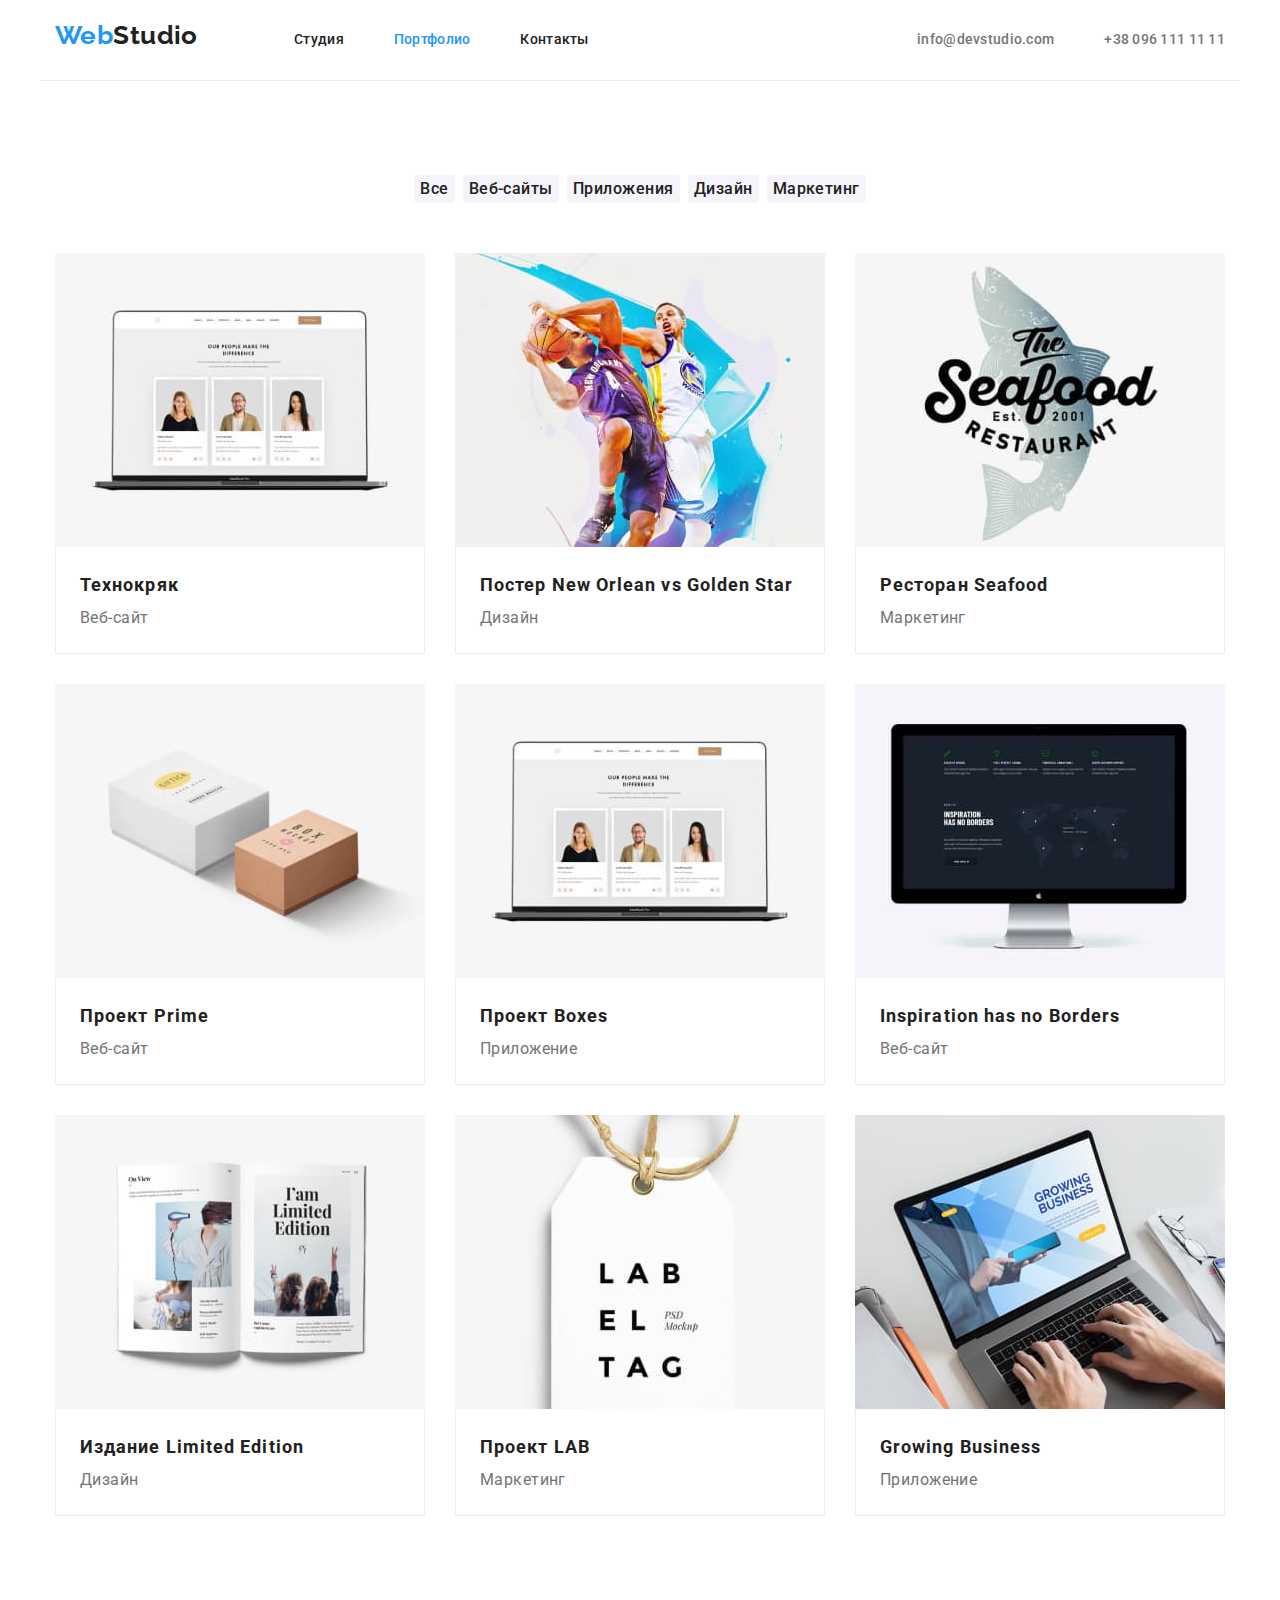
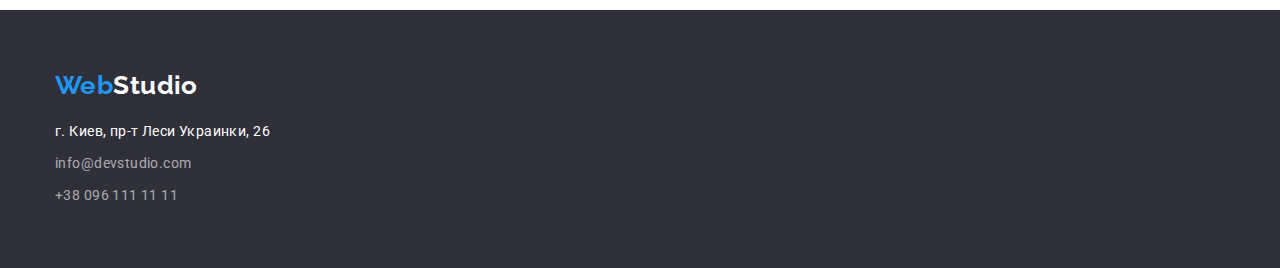
==== commit d1797517: "Попытка сделать лучше чем было)" ====
--- a/portfolio.html
+++ b/portfolio.html
@@ -29,7 +29,7 @@
                     <li class="main-item"><a class="link" href="tell:+380961111111">+38 096 111 11 11</a></li>
                 </ul>
         </div>
-    </header>
+    </header> 
     
     <main>
         <!-- Gallery progects -->    
@@ -56,7 +56,7 @@
                     <li class="item">
                         <button class="button-nav" type="button">Маркетинг</button>
                     </li>
-                </ul>
+                </ul> 
             
                 <h2 class="hiden-title">Галлерея проектов</h2>
             
@@ -173,7 +173,7 @@
                 </ul>
             </address>
         </div>
-    </footer>  
+    </footer>   
 
 </body>
 </html>--- a/css/styles.css
+++ b/css/styles.css
@@ -194,17 +194,6 @@
   color: var(--title-text-color);
 }
 
-.gallery-about {
-  border: 1px solid #eeeeee;
-  border-top: none;
-}
-
-.gallery-progect__link:hover,
-.gallery-progect__link:focus {
-  box-shadow: 0px 1px 1px rgba(0, 0, 0, 0.12), 0px 4px 4px rgba(0, 0, 0, 0.06),
-    1px 4px 6px rgba(0, 0, 0, 0.16);
-}
-
 /* HERO */
 .hero {
   padding-top: 200px;
@@ -351,7 +340,6 @@
 }
 
 .gallery-nav .item {
-  display: flex;
   width: auto;
 }
 
@@ -363,6 +351,8 @@
   display: flex;
   flex-wrap: wrap;
   justify-content: center;
+  margin-top: -30px;
+  margin-left: -30px;
 }
 
 .gallery-progect__link {
@@ -374,18 +364,9 @@
   flex-basis: calc((100% - 3 * 30px) / 3);
 }
 
-.gallery-progect .item:nth-last-child(-n + 3) {
-  margin-bottom: 0;
-}
-
-.gallery-progect .item:nth-child(3n) {
-  margin-right: 0;
-}
-
 .gallery-progect .item {
-  margin-right: 30px;
-  margin-bottom: 30px;
-  display: flex;
+  margin-top: 30px;
+  margin-left: 30px;
 }
 
 .gallery-about {
@@ -420,6 +401,16 @@
   border: 0;
   border-radius: 4px;
 }
+.gallery-about {
+  border: 1px solid #eeeeee;
+  border-top: none;
+}
+
+.gallery-progect__link:hover,
+.gallery-progect__link:focus {
+  box-shadow: 0px 1px 1px rgba(0, 0, 0, 0.12), 0px 4px 4px rgba(0, 0, 0, 0.06),
+    1px 4px 6px rgba(0, 0, 0, 0.16);
+}
 
 /* Logo Website footer*/
 .footer {
